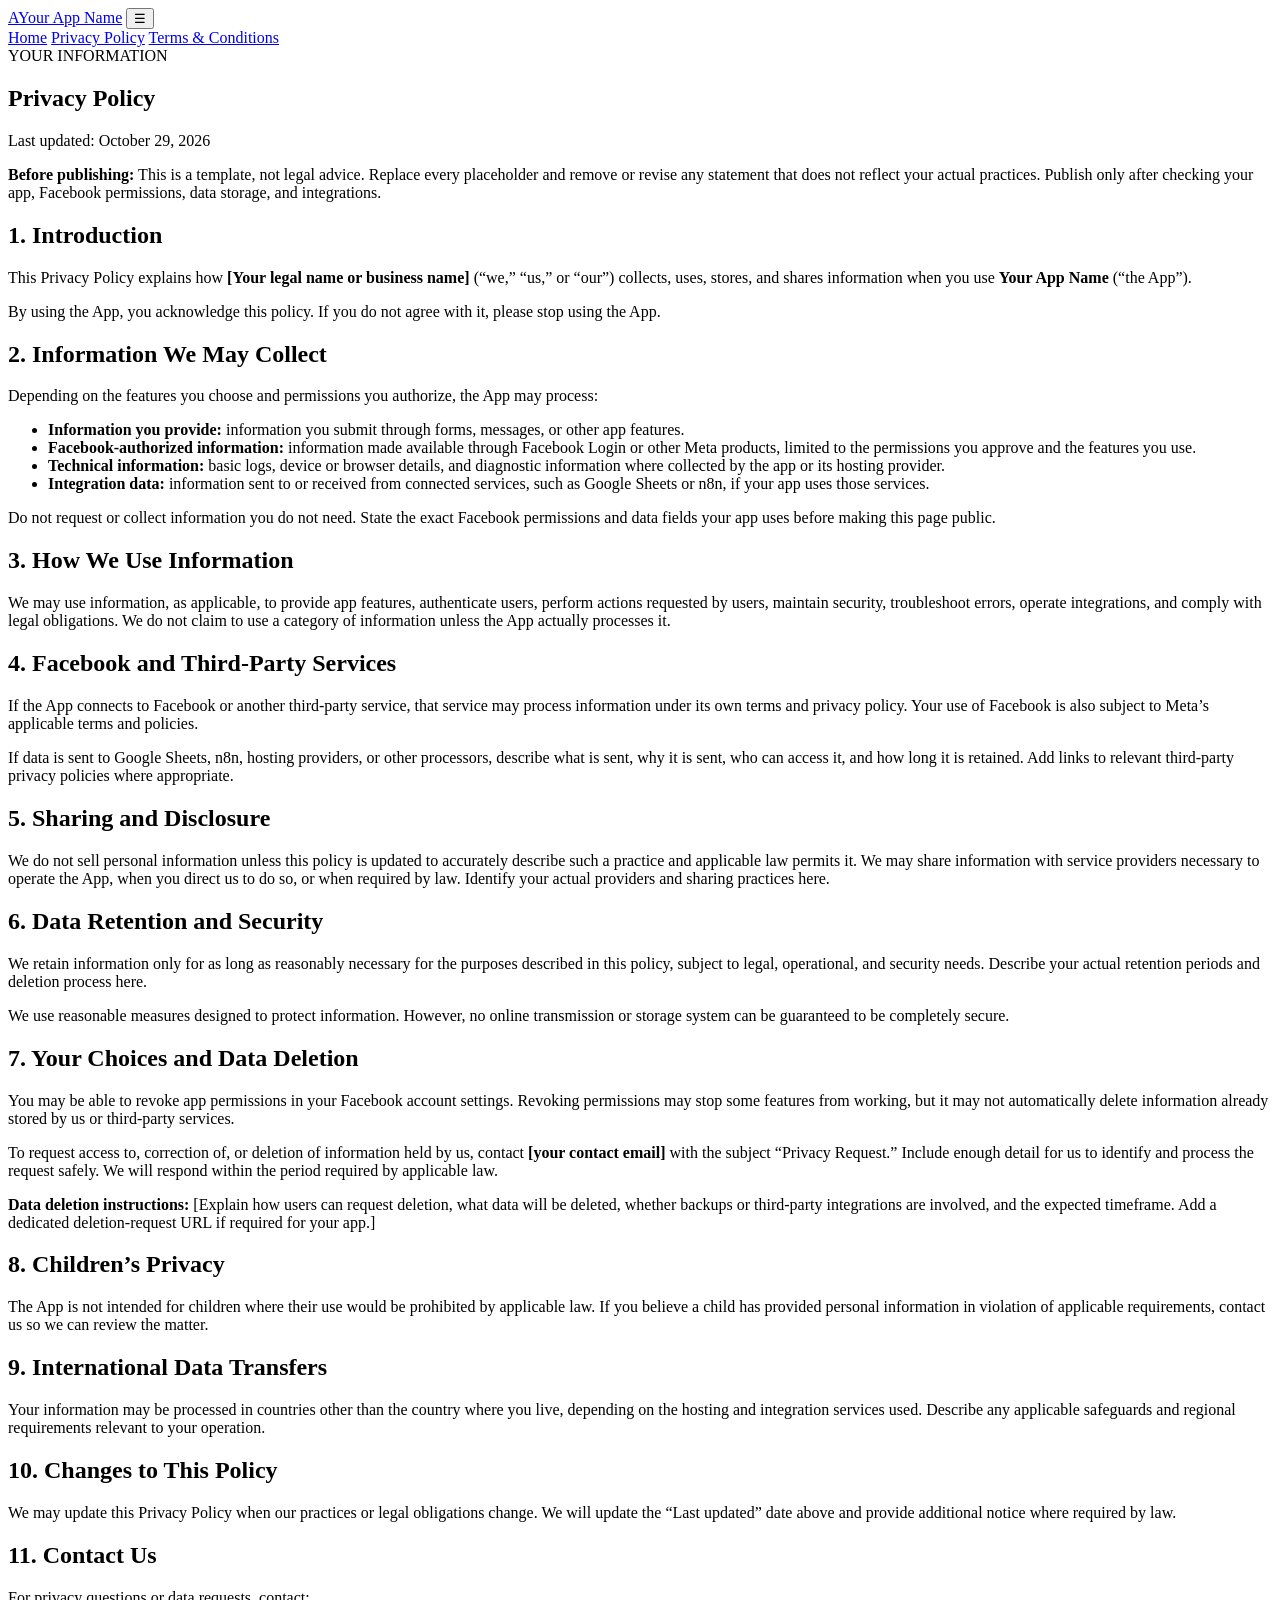
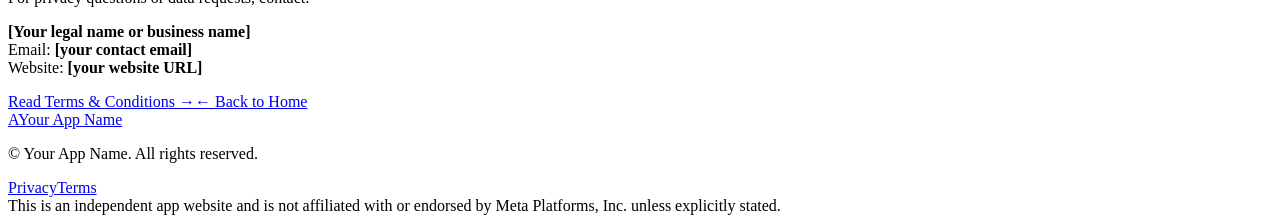
==== privacy-policy.html @ 6c70d583 "GamEvil_Fb_Page_Automation App Live Purpose" ====
<!DOCTYPE html>
<html lang="en">
<head>
  <meta charset="UTF-8">
  <meta name="viewport" content="width=device-width, initial-scale=1.0">
  <meta name="description" content="Privacy Policy for Your App Name.">
  <title>Privacy Policy | Your App Name</title>
  <link rel="stylesheet" href="style.css">
</head>
<body>
  <header class="site-header">
    <nav class="navbar container" aria-label="Main navigation">
      <a class="brand" href="index.html"><span class="brand-mark">A</span><span>Your App Name</span></a>
      <button class="menu-toggle" aria-label="Toggle navigation" aria-expanded="false">☰</button>
      <div class="nav-links">
        <a href="index.html">Home</a>
        <a class="active" href="privacy-policy.html">Privacy Policy</a>
        <a href="terms.html">Terms &amp; Conditions</a>
      </div>
    </nav>
  </header>

  <main class="legal-main">
    <section class="legal-hero">
      <div class="container">
        <span class="eyebrow">YOUR INFORMATION</span>
        <h1>Privacy Policy</h1>
        <p>Last updated: October 29, 2026</p>
      </div>
    </section>
    <article class="legal-content container">
      <div class="notice"><strong>Before publishing:</strong> This is a template, not legal advice. Replace every placeholder and remove or revise any statement that does not reflect your actual practices. Publish only after checking your app, Facebook permissions, data storage, and integrations.</div>

      <h2>1. Introduction</h2>
      <p>This Privacy Policy explains how <strong>[Your legal name or business name]</strong> (“we,” “us,” or “our”) collects, uses, stores, and shares information when you use <strong>Your App Name</strong> (“the App”).</p>
      <p>By using the App, you acknowledge this policy. If you do not agree with it, please stop using the App.</p>

      <h2>2. Information We May Collect</h2>
      <p>Depending on the features you choose and permissions you authorize, the App may process:</p>
      <ul>
        <li><strong>Information you provide:</strong> information you submit through forms, messages, or other app features.</li>
        <li><strong>Facebook-authorized information:</strong> information made available through Facebook Login or other Meta products, limited to the permissions you approve and the features you use.</li>
        <li><strong>Technical information:</strong> basic logs, device or browser details, and diagnostic information where collected by the app or its hosting provider.</li>
        <li><strong>Integration data:</strong> information sent to or received from connected services, such as Google Sheets or n8n, if your app uses those services.</li>
      </ul>
      <p>Do not request or collect information you do not need. State the exact Facebook permissions and data fields your app uses before making this page public.</p>

      <h2>3. How We Use Information</h2>
      <p>We may use information, as applicable, to provide app features, authenticate users, perform actions requested by users, maintain security, troubleshoot errors, operate integrations, and comply with legal obligations. We do not claim to use a category of information unless the App actually processes it.</p>

      <h2>4. Facebook and Third-Party Services</h2>
      <p>If the App connects to Facebook or another third-party service, that service may process information under its own terms and privacy policy. Your use of Facebook is also subject to Meta’s applicable terms and policies.</p>
      <p>If data is sent to Google Sheets, n8n, hosting providers, or other processors, describe what is sent, why it is sent, who can access it, and how long it is retained. Add links to relevant third-party privacy policies where appropriate.</p>

      <h2>5. Sharing and Disclosure</h2>
      <p>We do not sell personal information unless this policy is updated to accurately describe such a practice and applicable law permits it. We may share information with service providers necessary to operate the App, when you direct us to do so, or when required by law. Identify your actual providers and sharing practices here.</p>

      <h2>6. Data Retention and Security</h2>
      <p>We retain information only for as long as reasonably necessary for the purposes described in this policy, subject to legal, operational, and security needs. Describe your actual retention periods and deletion process here.</p>
      <p>We use reasonable measures designed to protect information. However, no online transmission or storage system can be guaranteed to be completely secure.</p>

      <h2>7. Your Choices and Data Deletion</h2>
      <p>You may be able to revoke app permissions in your Facebook account settings. Revoking permissions may stop some features from working, but it may not automatically delete information already stored by us or third-party services.</p>
      <p>To request access to, correction of, or deletion of information held by us, contact <strong>[your contact email]</strong> with the subject “Privacy Request.” Include enough detail for us to identify and process the request safely. We will respond within the period required by applicable law.</p>
      <p><strong>Data deletion instructions:</strong> [Explain how users can request deletion, what data will be deleted, whether backups or third-party integrations are involved, and the expected timeframe. Add a dedicated deletion-request URL if required for your app.]</p>

      <h2>8. Children’s Privacy</h2>
      <p>The App is not intended for children where their use would be prohibited by applicable law. If you believe a child has provided personal information in violation of applicable requirements, contact us so we can review the matter.</p>

      <h2>9. International Data Transfers</h2>
      <p>Your information may be processed in countries other than the country where you live, depending on the hosting and integration services used. Describe any applicable safeguards and regional requirements relevant to your operation.</p>

      <h2>10. Changes to This Policy</h2>
      <p>We may update this Privacy Policy when our practices or legal obligations change. We will update the “Last updated” date above and provide additional notice where required by law.</p>

      <h2>11. Contact Us</h2>
      <p>For privacy questions or data requests, contact:</p>
      <p><strong>[Your legal name or business name]</strong><br>Email: <strong>[your contact email]</strong><br>Website: <strong>[your website URL]</strong></p>
      <div class="legal-bottom-links"><a href="terms.html">Read Terms &amp; Conditions →</a><a href="index.html">← Back to Home</a></div>
    </article>
  </main>

  <footer class="site-footer">
    <div class="container footer-inner">
      <a class="brand footer-brand" href="index.html"><span class="brand-mark">A</span><span>Your App Name</span></a>
      <p>© <span class="year"></span> Your App Name. All rights reserved.</p>
      <div class="footer-links"><a href="privacy-policy.html">Privacy</a><a href="terms.html">Terms</a></div>
    </div>
    <div class="container footer-disclaimer">This is an independent app website and is not affiliated with or endorsed by Meta Platforms, Inc. unless explicitly stated.</div>
  </footer>
  <script src="script.js"></script>
</body>
</html>
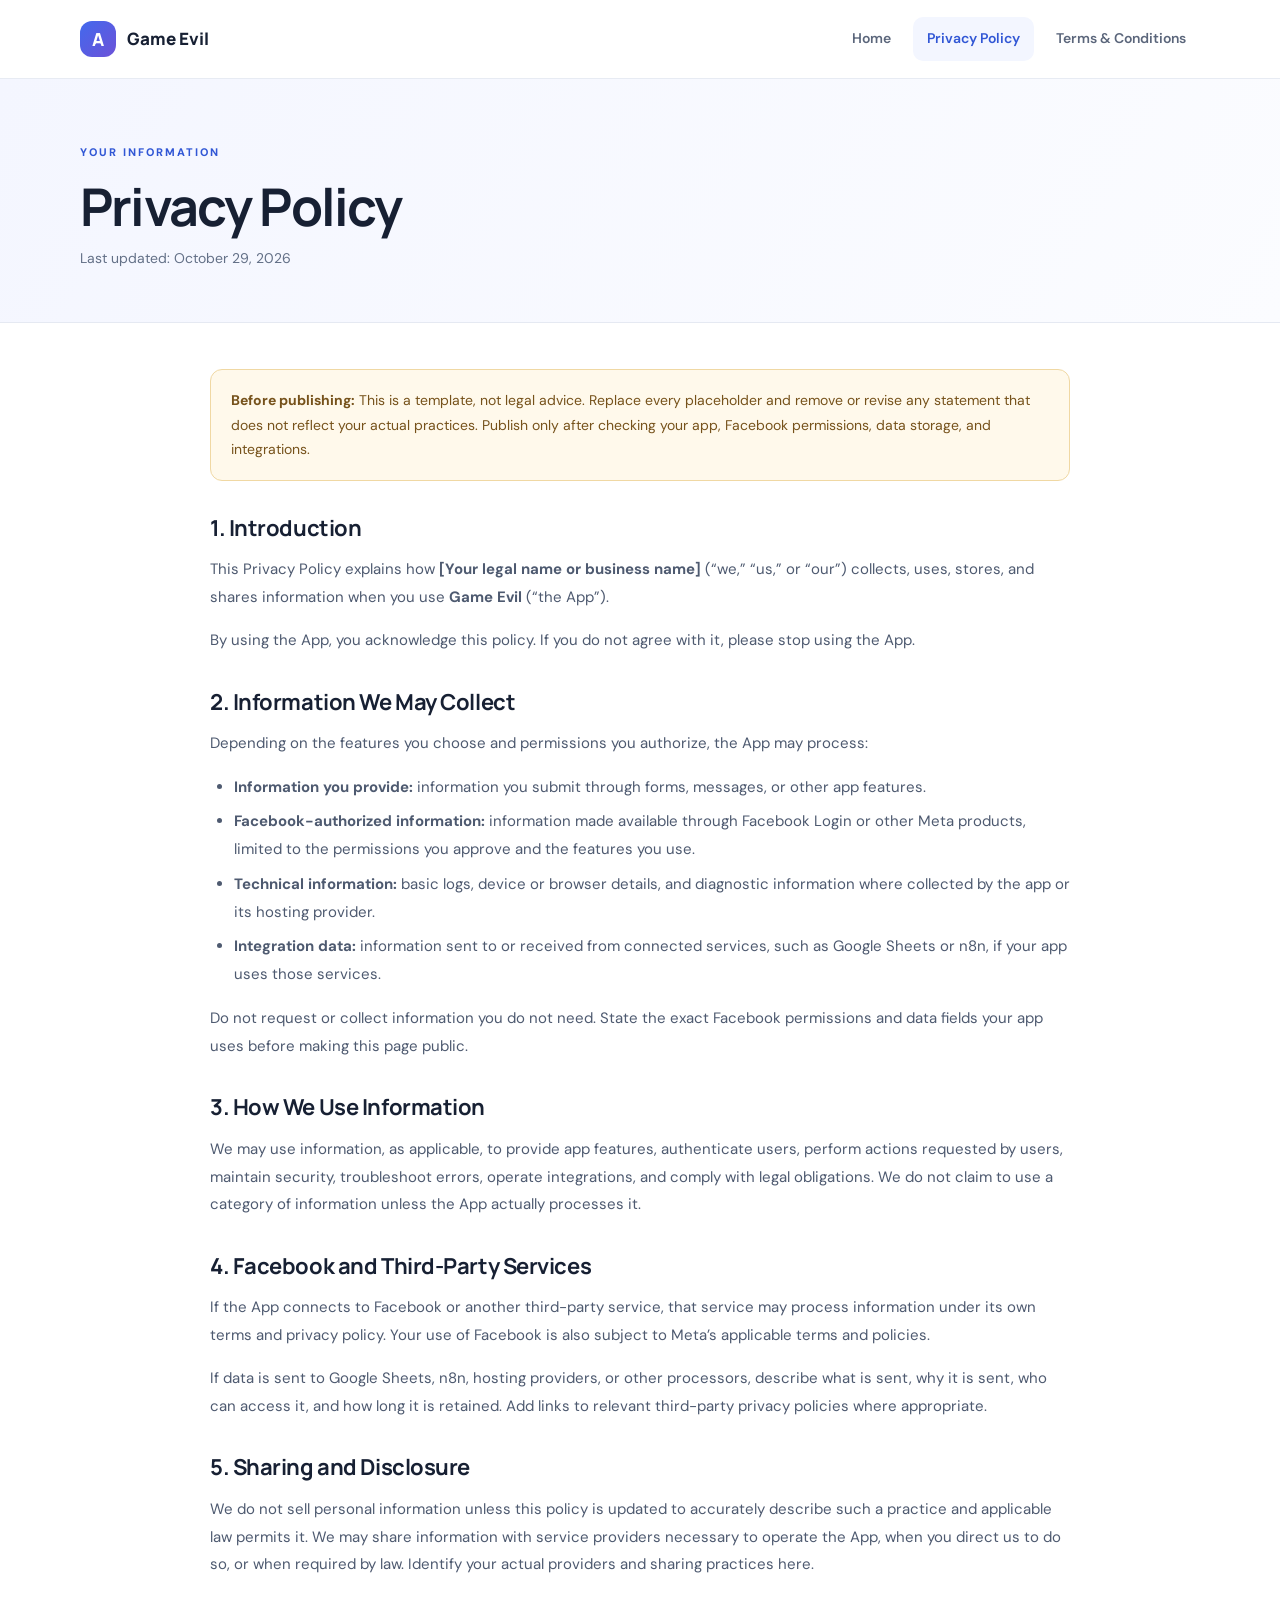
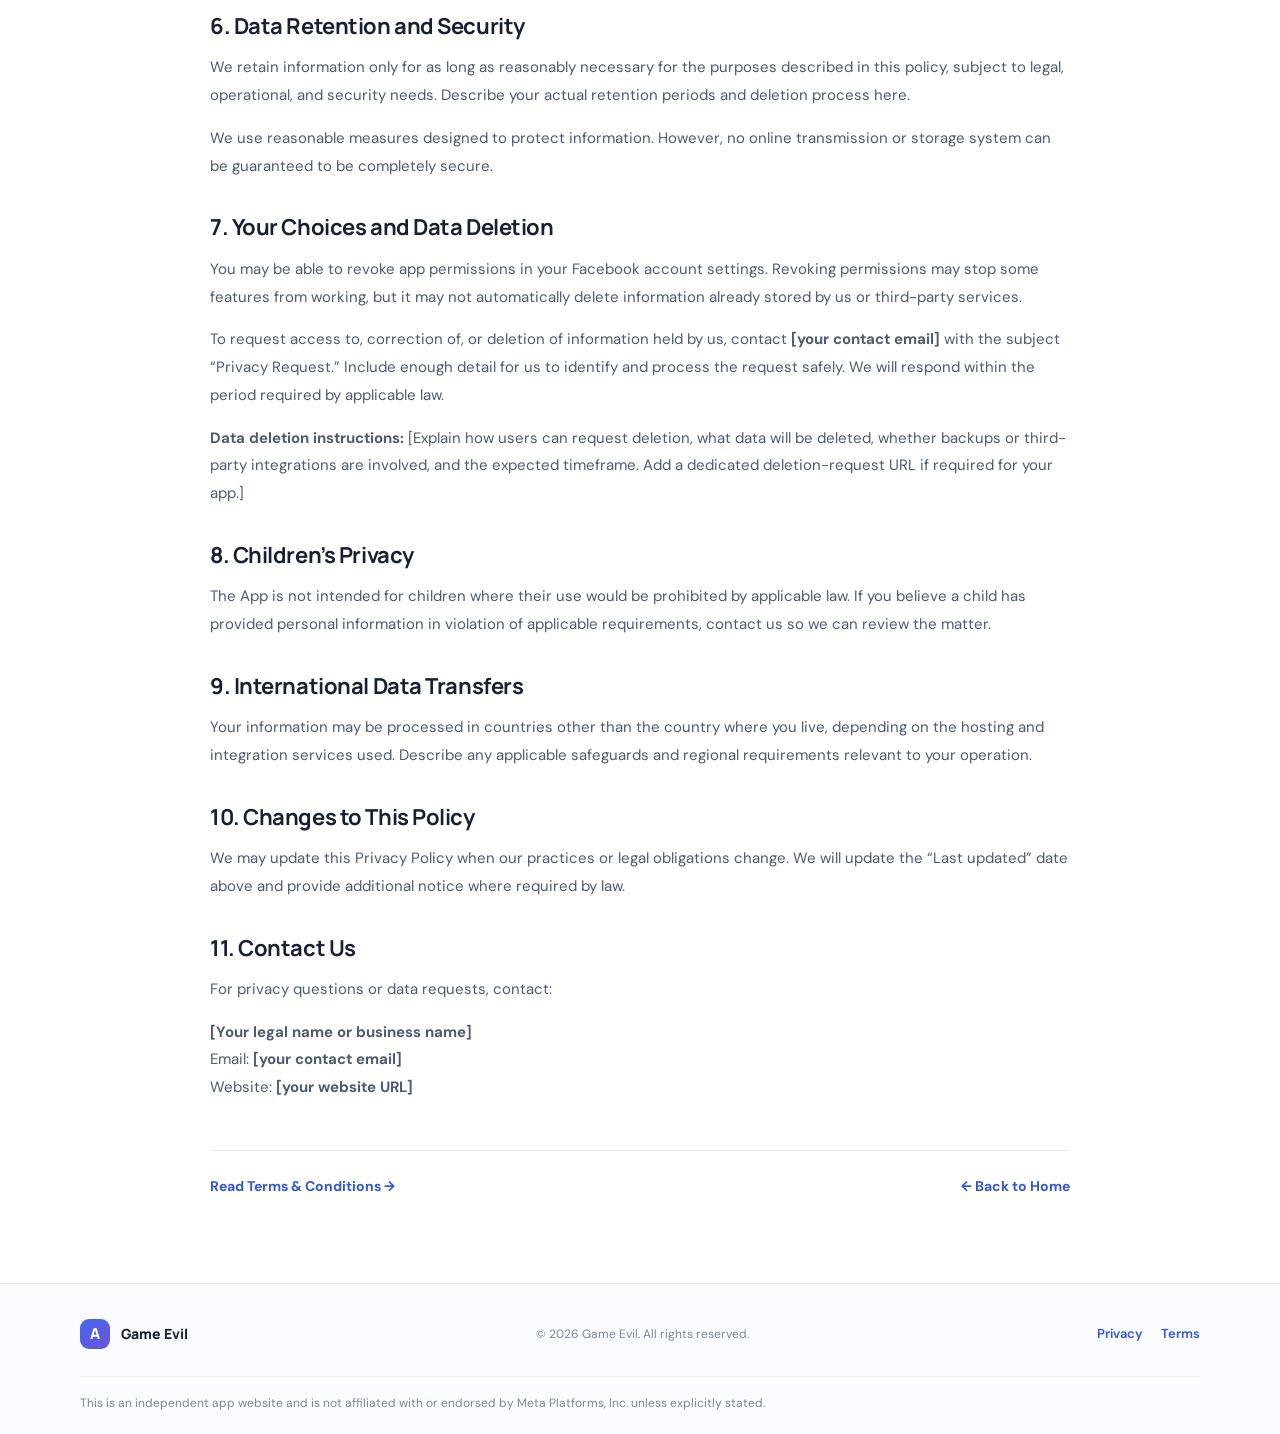
==== commit 313032e0: "Update privacy policy for 'Game Evil'" ====
--- a/privacy-policy.html
+++ b/privacy-policy.html
@@ -3,14 +3,14 @@
 <head>
   <meta charset="UTF-8">
   <meta name="viewport" content="width=device-width, initial-scale=1.0">
-  <meta name="description" content="Privacy Policy for Your App Name.">
-  <title>Privacy Policy | Your App Name</title>
+  <meta name="description" content="Privacy Policy for Game Evil.">
+  <title>Privacy Policy | Game Evil</title>
   <link rel="stylesheet" href="style.css">
 </head>
 <body>
   <header class="site-header">
     <nav class="navbar container" aria-label="Main navigation">
-      <a class="brand" href="index.html"><span class="brand-mark">A</span><span>Your App Name</span></a>
+      <a class="brand" href="index.html"><span class="brand-mark">A</span><span>Game Evil</span></a>
       <button class="menu-toggle" aria-label="Toggle navigation" aria-expanded="false">☰</button>
       <div class="nav-links">
         <a href="index.html">Home</a>
@@ -32,7 +32,7 @@
       <div class="notice"><strong>Before publishing:</strong> This is a template, not legal advice. Replace every placeholder and remove or revise any statement that does not reflect your actual practices. Publish only after checking your app, Facebook permissions, data storage, and integrations.</div>
 
       <h2>1. Introduction</h2>
-      <p>This Privacy Policy explains how <strong>[Your legal name or business name]</strong> (“we,” “us,” or “our”) collects, uses, stores, and shares information when you use <strong>Your App Name</strong> (“the App”).</p>
+      <p>This Privacy Policy explains how <strong>[Your legal name or business name]</strong> (“we,” “us,” or “our”) collects, uses, stores, and shares information when you use <strong>Game Evil</strong> (“the App”).</p>
       <p>By using the App, you acknowledge this policy. If you do not agree with it, please stop using the App.</p>
 
       <h2>2. Information We May Collect</h2>
@@ -82,8 +82,8 @@
 
   <footer class="site-footer">
     <div class="container footer-inner">
-      <a class="brand footer-brand" href="index.html"><span class="brand-mark">A</span><span>Your App Name</span></a>
-      <p>© <span class="year"></span> Your App Name. All rights reserved.</p>
+      <a class="brand footer-brand" href="index.html"><span class="brand-mark">A</span><span>Game Evil</span></a>
+      <p>© <span class="year"></span> Game Evil. All rights reserved.</p>
       <div class="footer-links"><a href="privacy-policy.html">Privacy</a><a href="terms.html">Terms</a></div>
     </div>
     <div class="container footer-disclaimer">This is an independent app website and is not affiliated with or endorsed by Meta Platforms, Inc. unless explicitly stated.</div>
--- a/style.css
+++ b/style.css
@@ -0,0 +1,100 @@
+@import url('https://fonts.googleapis.com/css2?family=DM+Sans:wght@400;500;600;700&family=Manrope:wght@400;500;600;700;800&display=swap');
+
+:root {
+  --ink: #172033;
+  --muted: #637087;
+  --primary: #3157d5;
+  --primary-dark: #2443b4;
+  --pale: #f3f6ff;
+  --line: #e5e9f2;
+  --white: #fff;
+  --radius: 18px;
+  --shadow: 0 14px 40px rgba(24, 42, 91, .08);
+}
+* { box-sizing: border-box; }
+html { scroll-behavior: smooth; }
+body { margin: 0; color: var(--ink); background: var(--white); font-family: 'DM Sans', sans-serif; line-height: 1.7; }
+a { color: var(--primary); text-decoration: none; }
+a:hover { color: var(--primary-dark); }
+.container { width: min(1120px, calc(100% - 40px)); margin: 0 auto; }
+.site-header { position: sticky; top: 0; z-index: 10; background: rgba(255,255,255,.94); backdrop-filter: blur(14px); border-bottom: 1px solid rgba(229,233,242,.9); }
+.navbar { min-height: 78px; display: flex; align-items: center; justify-content: space-between; gap: 24px; }
+.brand { display: inline-flex; align-items: center; gap: 11px; color: var(--ink); font-family: 'Manrope', sans-serif; font-size: 17px; font-weight: 800; white-space: nowrap; }
+.brand:hover { color: var(--ink); }
+.brand-mark { display: inline-grid; place-items: center; width: 36px; height: 36px; border-radius: 12px; color: white; background: linear-gradient(135deg, #4269ed, #6c52d8); font-size: 18px; }
+.nav-links { display: flex; align-items: center; gap: 8px; }
+.nav-links a { color: #5b667b; padding: 10px 14px; border-radius: 10px; font-size: 14px; font-weight: 600; transition: .2s ease; }
+.nav-links a:hover, .nav-links a.active { background: var(--pale); color: var(--primary); }
+.menu-toggle { display: none; border: 1px solid var(--line); background: white; color: var(--ink); border-radius: 10px; font-size: 22px; width: 44px; height: 42px; cursor: pointer; }
+.hero { overflow: hidden; position: relative; background: radial-gradient(ellipse at 80% 20%, rgba(124,145,255,.23), transparent 36%), linear-gradient(130deg, #f5f7ff 0%, #fbfcff 55%, #eef2ff 100%); }
+.hero::after { content: ''; position: absolute; width: 330px; height: 330px; right: -120px; bottom: -200px; border: 1px solid rgba(49,87,213,.17); border-radius: 50%; box-shadow: 0 0 0 38px rgba(49,87,213,.035), 0 0 0 78px rgba(49,87,213,.025); }
+.hero-content { position: relative; z-index: 1; padding-top: 108px; padding-bottom: 104px; max-width: 1120px; }
+.eyebrow { display: inline-block; color: var(--primary); font-size: 11px; letter-spacing: 2px; font-weight: 800; }
+h1, h2, h3 { font-family: 'Manrope', sans-serif; line-height: 1.2; letter-spacing: -.035em; }
+.hero h1 { max-width: 760px; margin: 18px 0 20px; font-size: clamp(40px, 6vw, 68px); font-weight: 800; }
+.hero-text { max-width: 670px; margin: 0; color: var(--muted); font-size: 18px; line-height: 1.8; }
+.hero-actions { display: flex; flex-wrap: wrap; gap: 12px; margin-top: 32px; }
+.button { display: inline-flex; align-items: center; justify-content: center; min-height: 48px; padding: 12px 20px; border: 1px solid transparent; border-radius: 12px; font-size: 14px; font-weight: 700; transition: transform .2s, background .2s; }
+.button:hover { transform: translateY(-2px); }
+.button-primary { color: white; background: var(--primary); box-shadow: 0 8px 18px rgba(49,87,213,.2); }
+.button-primary:hover { color: white; background: var(--primary-dark); }
+.button-secondary { color: var(--ink); background: white; border-color: var(--line); }
+.small-note { margin-top: 22px; color: #7b8598; font-size: 12px; }
+.section { padding-top: 92px; padding-bottom: 100px; }
+.section-heading { max-width: 650px; margin-bottom: 38px; }
+.section-heading h2, .cta-content h2 { margin: 12px 0; font-size: clamp(29px, 4vw, 42px); }
+.section-heading p, .cta-content p { color: var(--muted); margin: 0; }
+.feature-grid { display: grid; grid-template-columns: repeat(3, minmax(0, 1fr)); gap: 20px; }
+.feature-card { padding: 28px; border: 1px solid var(--line); border-radius: var(--radius); background: white; box-shadow: var(--shadow); }
+.feature-icon { display: grid; place-items: center; width: 46px; height: 46px; border-radius: 14px; background: var(--pale); color: var(--primary); font-size: 22px; }
+.feature-card h3 { margin: 22px 0 10px; font-size: 19px; }
+.feature-card p { margin: 0; color: var(--muted); font-size: 14px; line-height: 1.8; }
+.cta-band { background: #1d2b53; color: white; padding: 58px 0; }
+.cta-content { display: flex; align-items: center; justify-content: space-between; gap: 36px; }
+.cta-content .eyebrow { color: #aebeff; }
+.cta-content h2 { margin-bottom: 10px; }
+.cta-content p { max-width: 580px; color: #c7d0e6; }
+.cta-links { display: flex; flex-wrap: wrap; gap: 10px; flex-shrink: 0; }
+.button-light { color: #1d2b53; background: white; }
+.button-light:hover { color: #1d2b53; background: #f0f3ff; }
+.button-outline-light { color: white; border-color: rgba(255,255,255,.35); background: transparent; }
+.button-outline-light:hover { color: white; background: rgba(255,255,255,.08); }
+.site-footer { padding: 28px 0 20px; border-top: 1px solid var(--line); background: #fbfcff; }
+.footer-inner { display: flex; align-items: center; justify-content: space-between; gap: 20px; }
+.footer-brand { font-size: 14px; }
+.footer-brand .brand-mark { width: 30px; height: 30px; font-size: 15px; border-radius: 9px; }
+.footer-inner p, .footer-disclaimer { color: #7b8598; font-size: 12px; }
+.footer-links { display: flex; gap: 18px; font-size: 13px; font-weight: 600; }
+.footer-disclaimer { padding-top: 16px; border-top: 1px solid var(--line); margin-top: 20px; }
+.legal-hero { padding: 58px 0 52px; background: linear-gradient(120deg, #f4f6ff, #fbfcff); border-bottom: 1px solid var(--line); }
+.legal-hero h1 { margin: 12px 0 8px; font-size: clamp(36px, 5vw, 52px); }
+.legal-hero p { margin: 0; color: var(--muted); font-size: 14px; }
+.legal-content { max-width: 860px; padding-top: 46px; padding-bottom: 84px; }
+.legal-content h2 { margin: 34px 0 12px; font-size: 22px; letter-spacing: -.02em; }
+.legal-content p, .legal-content li { color: #4e5a70; font-size: 15px; line-height: 1.85; }
+.legal-content ul { padding-left: 24px; }
+.legal-content li { margin: 7px 0; }
+.notice { padding: 18px 20px; border: 1px solid #f0d8a3; border-radius: 12px; background: #fff9eb; color: #76521b; font-size: 14px; line-height: 1.75; }
+.legal-bottom-links { display: flex; justify-content: space-between; flex-wrap: wrap; gap: 16px; margin-top: 48px; padding-top: 24px; border-top: 1px solid var(--line); font-size: 14px; font-weight: 700; }
+
+@media (max-width: 760px) {
+  .container { width: min(100% - 32px, 1120px); }
+  .navbar { min-height: 70px; flex-wrap: wrap; padding-top: 12px; padding-bottom: 12px; }
+  .menu-toggle { display: block; }
+  .nav-links { display: none; width: 100%; flex-direction: column; align-items: stretch; gap: 4px; padding: 6px 0 4px; }
+  .nav-links.open { display: flex; }
+  .nav-links a { padding: 12px; }
+  .hero-content { padding-top: 76px; padding-bottom: 74px; }
+  .hero-text { font-size: 16px; }
+  .feature-grid { grid-template-columns: 1fr; }
+  .section { padding-top: 68px; padding-bottom: 72px; }
+  .cta-content { align-items: flex-start; flex-direction: column; }
+  .footer-inner { align-items: flex-start; flex-direction: column; gap: 10px; }
+  .footer-inner p { margin: 0; }
+  .legal-hero { padding: 42px 0 38px; }
+  .legal-content { padding-top: 30px; padding-bottom: 60px; }
+}
+@media (prefers-reduced-motion: reduce) {
+  html { scroll-behavior: auto; }
+  *, *::before, *::after { transition: none !important; }
+}
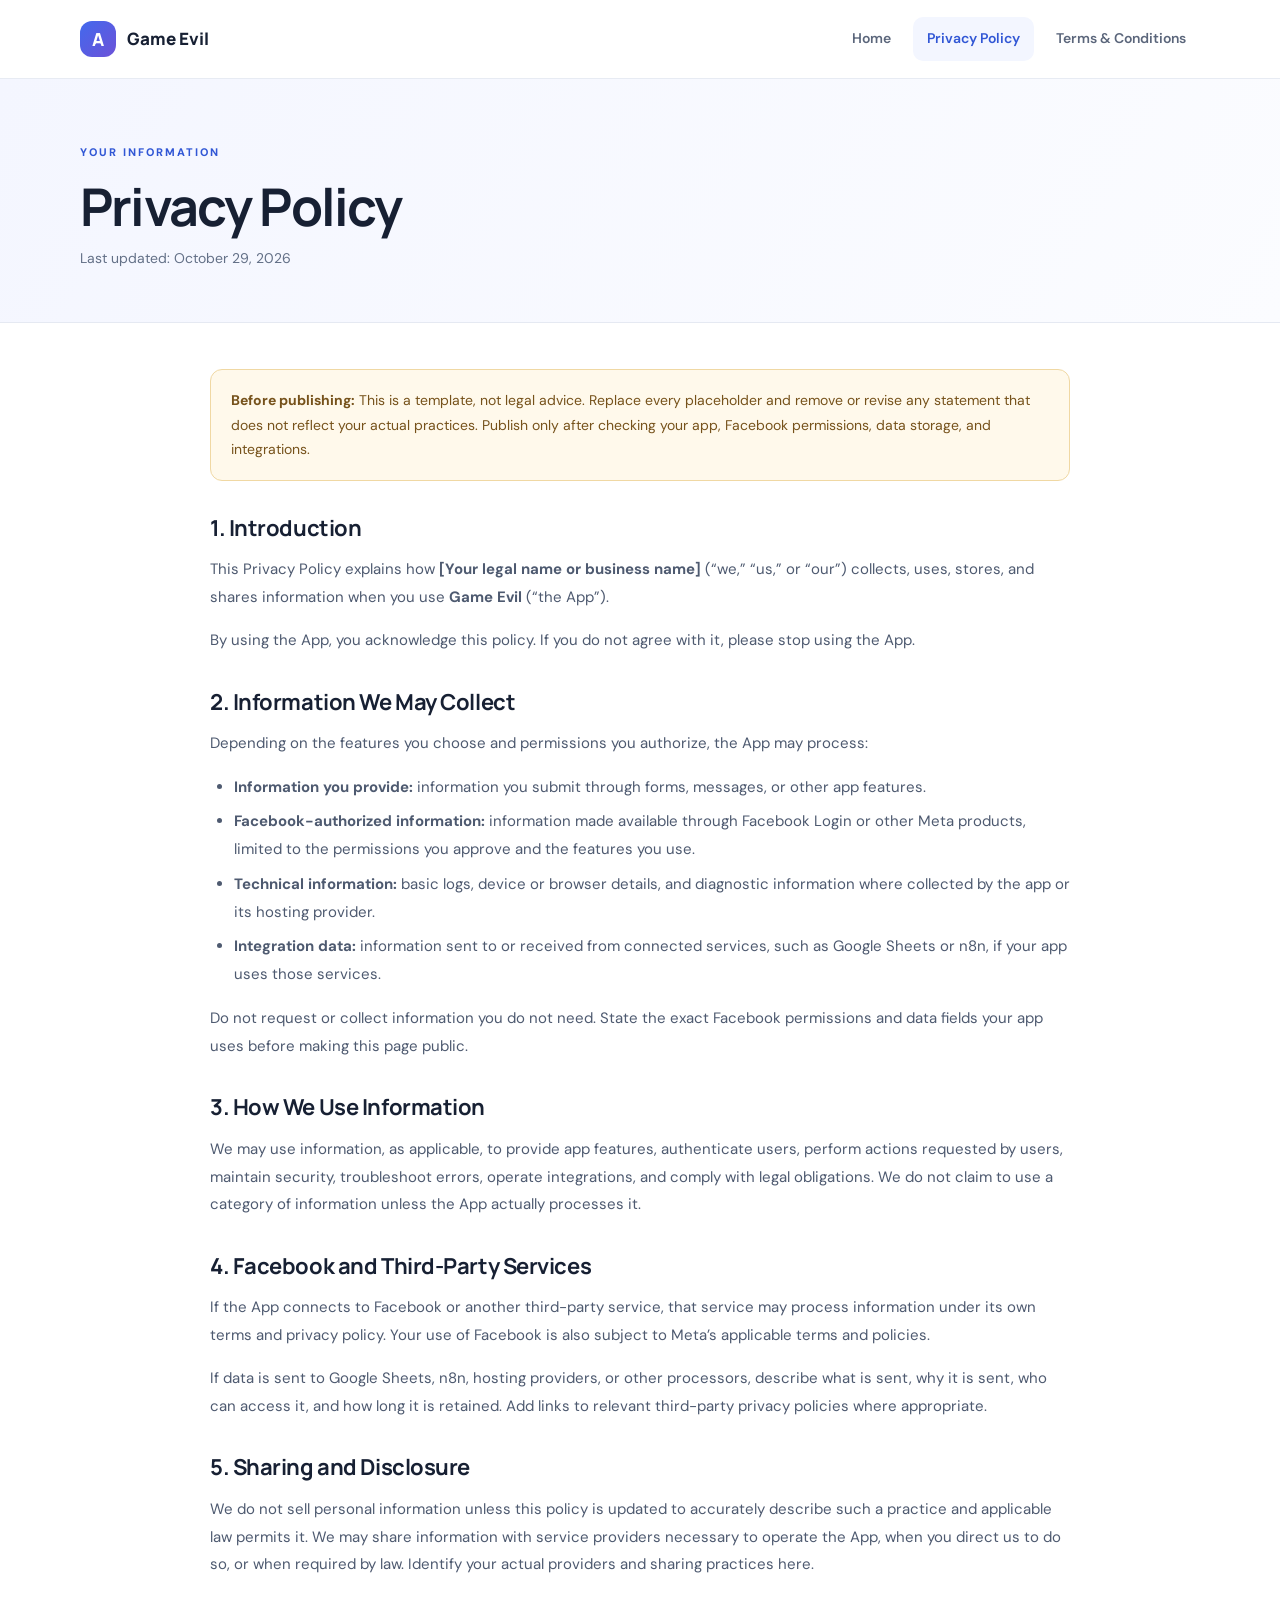
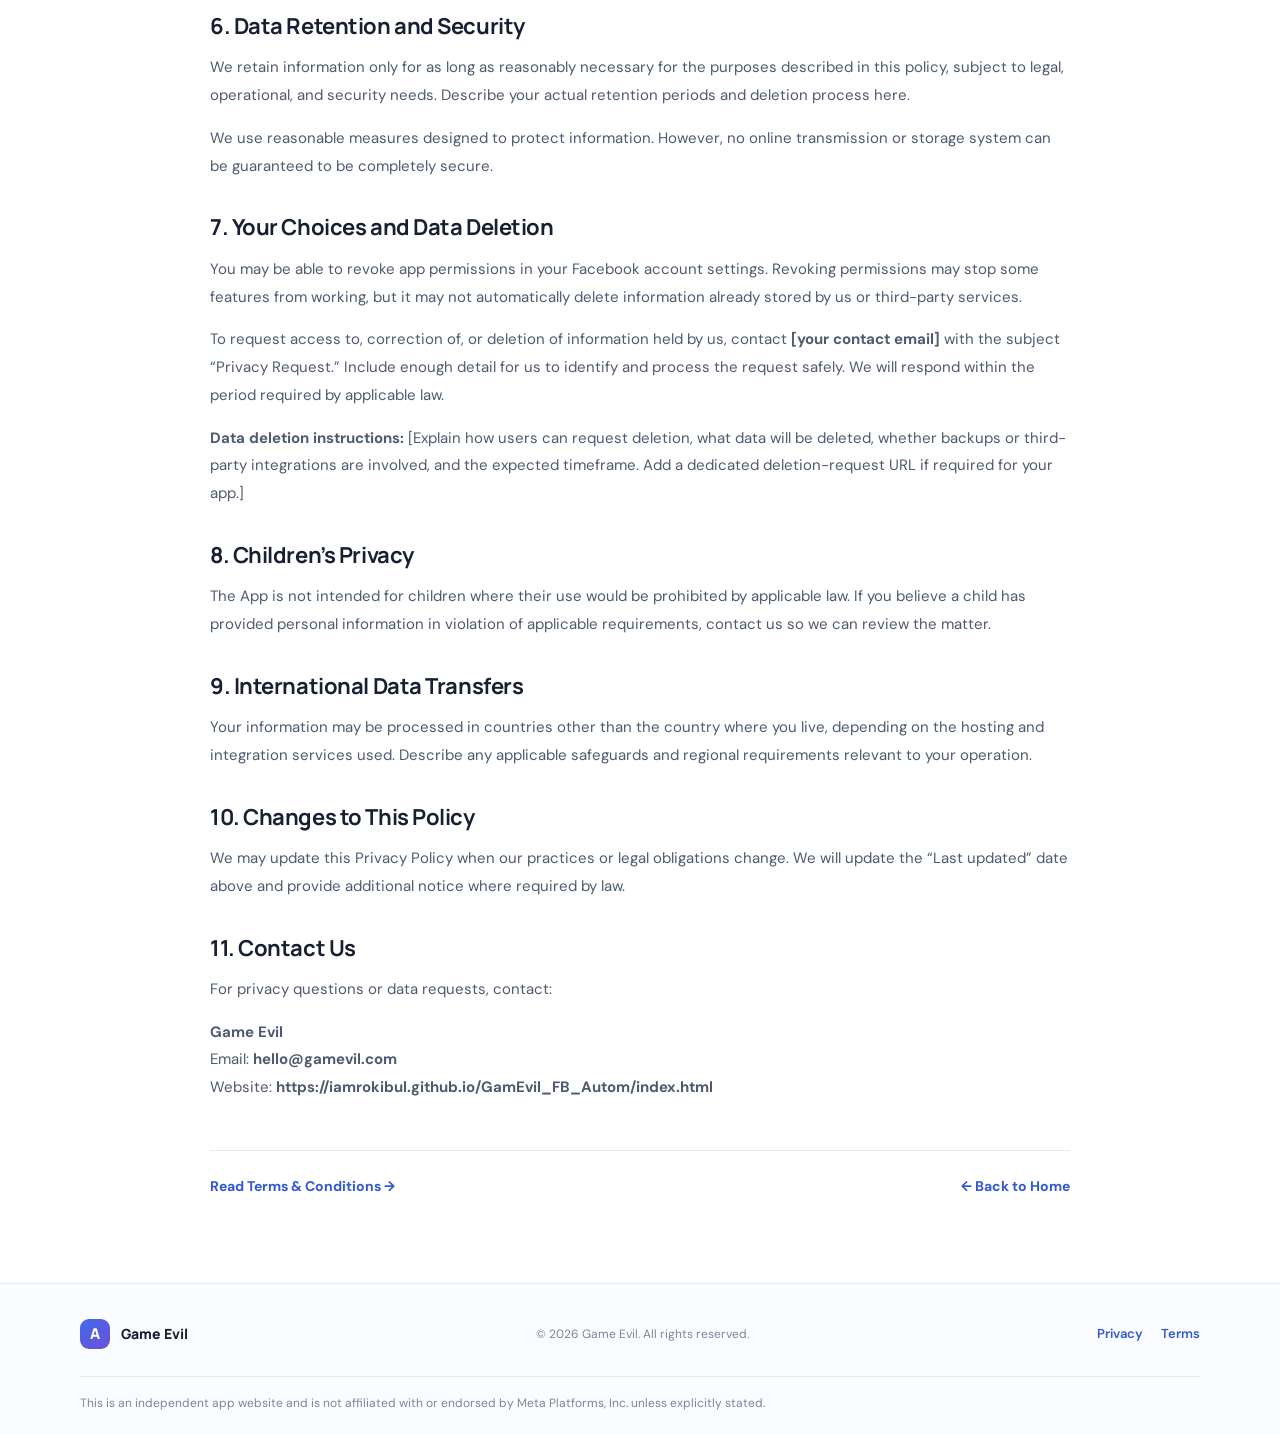
==== commit 40144928: "Update contact information in privacy policy" ====
--- a/privacy-policy.html
+++ b/privacy-policy.html
@@ -75,7 +75,7 @@
 
       <h2>11. Contact Us</h2>
       <p>For privacy questions or data requests, contact:</p>
-      <p><strong>[Your legal name or business name]</strong><br>Email: <strong>[your contact email]</strong><br>Website: <strong>[your website URL]</strong></p>
+      <p><strong>Game Evil</strong><br>Email: <strong>hello@gamevil.com</strong><br>Website: <strong>https://iamrokibul.github.io/GamEvil_FB_Autom/index.html</strong></p>
       <div class="legal-bottom-links"><a href="terms.html">Read Terms &amp; Conditions →</a><a href="index.html">← Back to Home</a></div>
     </article>
   </main>
